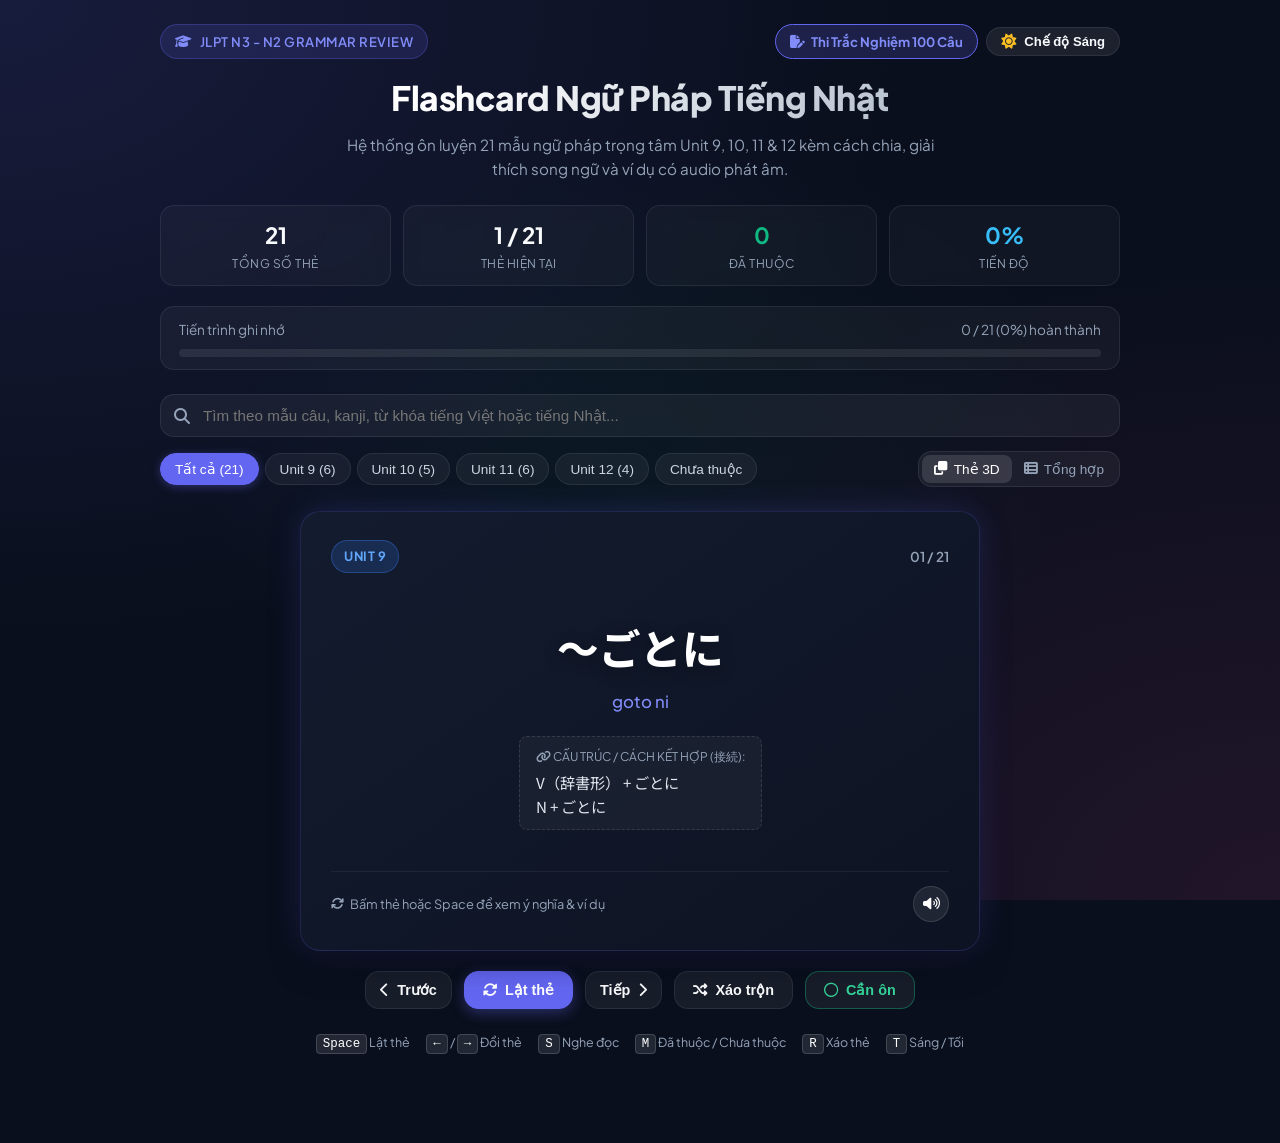
==== index.html @ 09f5c862 "Initial commit: JLPT Grammar Flashcards and Quiz App with 5 sets" ====
<!DOCTYPE html>
<html lang="vi">
<head>
  <meta charset="UTF-8">
  <meta name="viewport" content="width=device-width, initial-scale=1.0">
  <title>Flashcard Ôn Tập Ngữ Pháp Tiếng Nhật (Unit 9 - 12)</title>
  <meta name="description" content="Ứng dụng Flashcard tương tác ôn tập 21 mẫu ngữ pháp tiếng Nhật Unit 9, 10, 11, 12 với giải thích chi tiết, cách chia và ví dụ thực tế.">
  
  <!-- Google Fonts -->
  <link rel="preconnect" href="https://fonts.googleapis.com">
  <link rel="preconnect" href="https://fonts.gstatic.com" crossorigin>
  <link href="https://fonts.googleapis.com/css2?family=Noto+Sans+JP:wght@400;500;700&family=Plus+Jakarta+Sans:wght@400;500;600;700;800&display=swap" rel="stylesheet">
  
  <!-- FontAwesome Icons -->
  <link rel="stylesheet" href="https://cdnjs.cloudflare.com/ajax/libs/font-awesome/6.5.1/css/all.min.css">
  
  <link rel="stylesheet" href="style.css?v=2">
</head>
<body>
  <div class="app-container">
    <!-- Header -->
    <header class="app-header">
      <div class="header-top-row">
        <div class="header-badge">
          <i class="fa-solid fa-graduation-cap"></i> JLPT N3 - N2 GRAMMAR REVIEW
        </div>
        <div style="display: flex; gap: 8px; align-items: center;">
          <a href="quiz.html" class="quiz-nav-btn" title="Luyện thi trắc nghiệm 100 câu" style="text-decoration: none; display: inline-flex; align-items: center; gap: 6px; background: rgba(99, 102, 241, 0.2); border: 1px solid var(--primary); color: var(--primary-light); padding: 6px 14px; border-radius: 999px; font-size: 0.82rem; font-weight: 700; transition: all 0.2s ease;">
            <i class="fa-solid fa-file-pen"></i> Thi Trắc Nghiệm 100 Câu
          </a>
          <button class="theme-toggle-btn" id="theme-toggle-btn" title="Chuyển đổi Chế độ Sáng / Tối" aria-label="Chuyển đổi giao diện Sáng / Tối">
            <i class="fa-solid fa-sun" id="theme-icon"></i>
            <span id="theme-text">Chế độ Sáng</span>
          </button>
        </div>
      </div>
      <h1 class="app-title">Flashcard Ngữ Pháp Tiếng Nhật</h1>
      <p class="app-subtitle">Hệ thống ôn luyện 21 mẫu ngữ pháp trọng tâm Unit 9, 10, 11 & 12 kèm cách chia, giải thích song ngữ và ví dụ có audio phát âm.</p>
    </header>

    <!-- Thống kê & Tiến độ học -->
    <section class="stats-bar" aria-label="Thống kê học tập">
      <div class="stat-card">
        <div class="stat-value" id="stat-total">21</div>
        <div class="stat-label">Tổng số thẻ</div>
      </div>
      <div class="stat-card">
        <div class="stat-value" id="stat-current">1 / 21</div>
        <div class="stat-label">Thẻ hiện tại</div>
      </div>
      <div class="stat-card">
        <div class="stat-value" id="stat-mastered" style="color: var(--success);">0</div>
        <div class="stat-label">Đã thuộc</div>
      </div>
      <div class="stat-card">
        <div class="stat-value" id="stat-percent" style="color: var(--accent);">0%</div>
        <div class="stat-label">Tiến độ</div>
      </div>
    </section>

    <!-- Thanh tiến độ -->
    <div class="progress-wrapper">
      <div class="progress-header">
        <span>Tiến trình ghi nhớ</span>
        <span id="progress-text">0% hoàn thành</span>
      </div>
      <div class="progress-track">
        <div class="progress-fill" id="progress-bar"></div>
      </div>
    </div>

    <!-- Bảng điều khiển bộ lọc & Tìm kiếm -->
    <div class="controls-panel">
      <div class="search-box">
        <i class="fa-solid fa-magnifying-glass search-icon"></i>
        <input type="text" id="search-input" placeholder="Tìm theo mẫu câu, kanji, từ khóa tiếng Việt hoặc tiếng Nhật..." autocomplete="off">
      </div>

      <div class="filters-row">
        <div class="unit-filters" id="unit-filters">
          <button class="filter-btn active" data-unit="all">Tất cả (21)</button>
          <button class="filter-btn" data-unit="Unit 9">Unit 9 (6)</button>
          <button class="filter-btn" data-unit="Unit 10">Unit 10 (5)</button>
          <button class="filter-btn" data-unit="Unit 11">Unit 11 (6)</button>
          <button class="filter-btn" data-unit="Unit 12">Unit 12 (4)</button>
          <button class="filter-btn" data-unit="unmastered" title="Chỉ hiển thị các thẻ chưa thuộc">Chưa thuộc</button>
        </div>

        <div class="view-mode-toggle">
          <button class="view-btn active" id="btn-mode-card">
            <i class="fa-solid fa-clone"></i> Thẻ 3D
          </button>
          <button class="view-btn" id="btn-mode-table">
            <i class="fa-solid fa-table-list"></i> Tổng hợp
          </button>
        </div>
      </div>
    </div>

    <!-- KHÔNG GIAN THẺ FLASHCARD 3D -->
    <main class="flashcard-arena" id="flashcard-arena">
      <div class="card-scene">
        <div class="card-container" id="card-element" tabindex="0" role="button" aria-label="Nhấn để lật thẻ">
          <!-- Mặt trước -->
          <div class="card-face card-front">
            <div class="card-front-top">
              <span class="unit-badge u9" id="front-unit-badge">Unit 9</span>
              <span class="card-index" id="front-card-index">01 / 21</span>
            </div>

            <div class="card-front-center">
              <h2 class="grammar-pattern japanese-text" id="front-pattern">〜ごとに</h2>
              <div class="grammar-romaji" id="front-romaji">goto ni</div>
              <div class="front-connection-box">
                <div class="connection-title"><i class="fa-solid fa-link"></i> Cấu trúc / Cách kết hợp (接続):</div>
                <div class="connection-formula japanese-text" id="front-connection">V（辞書形） + ごとに<br>N + ごとに</div>
              </div>
            </div>

            <div class="card-front-bottom">
              <span class="flip-hint">
                <i class="fa-solid fa-arrows-rotate"></i> Bấm thẻ hoặc Space để xem ý nghĩa & ví dụ
              </span>
              <button class="card-audio-btn" id="front-speak-btn" title="Nghe phát âm mẫu câu">
                <i class="fa-solid fa-volume-high"></i>
              </button>
            </div>
          </div>

          <!-- Mặt sau -->
          <div class="card-face card-back">
            <div class="card-back-header">
              <div>
                <span class="unit-badge u9" id="back-unit-badge">Unit 9</span>
                <span class="back-pattern-title japanese-text" id="back-pattern">〜ごとに</span>
              </div>
              <button class="card-audio-btn" id="back-speak-btn" title="Nghe phát âm">
                <i class="fa-solid fa-volume-high"></i>
              </button>
            </div>

            <div class="back-content-grid">
              <!-- Ý nghĩa tiếng Việt -->
              <div class="section-block">
                <div class="section-label">
                  <i class="fa-solid fa-language"></i> Ý nghĩa & Cách dùng (Tiếng Việt)
                </div>
                <div class="section-text" id="back-meaning-vi">
                  Cứ... lại... / Từng... một
                </div>
              </div>

              <!-- Định nghĩa tiếng Nhật -->
              <div class="section-block">
                <div class="section-label">
                  <i class="fa-solid fa-book-open"></i> 意味 / Cách dùng (Tiếng Nhật)
                </div>
                <div class="section-text japanese-text" id="back-meaning-ja">
                  〜たびに / 〜単位で / 〜周期で
                </div>
              </div>

              <!-- Ví dụ thực tế -->
              <div class="section-block">
                <div class="section-label">
                  <i class="fa-solid fa-quote-left"></i> 例文 (Ví dụ minh họa kèm dịch nghĩa)
                </div>
                <div class="examples-list" id="back-examples-list">
                  <!-- Render động từ JS -->
                </div>
              </div>
            </div>
          </div>
        </div>
      </div>

      <!-- Thanh điều hướng và hành động thẻ -->
      <div class="arena-actions">
        <button class="action-btn btn-nav" id="btn-prev" title="Thẻ trước (Mũi tên trái)">
          <i class="fa-solid fa-chevron-left"></i> Trước
        </button>
        <button class="action-btn btn-primary" id="btn-flip" title="Lật thẻ (Space)">
          <i class="fa-solid fa-rotate"></i> Lật thẻ
        </button>
        <button class="action-btn btn-nav" id="btn-next" title="Thẻ kế tiếp (Mũi tên phải)">
          Tiếp <i class="fa-solid fa-chevron-right"></i>
        </button>
        <button class="action-btn" id="btn-shuffle" title="Xáo trộn thứ tự thẻ">
          <i class="fa-solid fa-shuffle"></i> Xáo trộn
        </button>
        <button class="action-btn btn-mastered" id="btn-toggle-mastered" title="Đánh dấu đã thuộc (M)">
          <i class="fa-regular fa-circle-check"></i> <span id="mastered-btn-text">Đã thuộc</span>
        </button>
      </div>

      <!-- Phím tắt hướng dẫn -->
      <div class="keyboard-hints">
        <span><kbd class="kbd">Space</kbd> Lật thẻ</span>
        <span><kbd class="kbd">←</kbd> / <kbd class="kbd">→</kbd> Đổi thẻ</span>
        <span><kbd class="kbd">S</kbd> Nghe đọc</span>
        <span><kbd class="kbd">M</kbd> Đã thuộc / Chưa thuộc</span>
        <span><kbd class="kbd">R</kbd> Xáo thẻ</span>
        <span><kbd class="kbd">T</kbd> Sáng / Tối</span>
      </div>
    </main>

    <!-- CHẾ ĐỘ XEM BẢNG TỔNG HỢP / GRID DANH SÁCH -->
    <section class="table-view-container" id="table-view-container">
      <!-- Render động từ app.js -->
    </section>

    <!-- Trạng thái trống khi tìm kiếm không ra -->
    <div class="empty-state" id="empty-state" style="display: none;">
      <div class="empty-state-icon"><i class="fa-regular fa-folder-open"></i></div>
      <h3>Không tìm thấy mẫu ngữ pháp nào phù hợp</h3>
      <p>Thử tìm với từ khóa khác hoặc chuyển sang danh mục Unit khác.</p>
    </div>
  </div>

  <!-- Thông báo Toast -->
  <div class="toast" id="toast"></div>

  <!-- Scripts -->
  <script src="data.js"></script>
  <script src="app.js"></script>
</body>
</html>
---- style.css ----
/* ==========================================================================
   CSS Cho Flashcard Ôn Tập Ngữ Pháp Tiếng Nhật Unit 9 - 12
   Phong cách hiện đại, tối ưu hiệu ứng 3D Flip và trải nghiệm học tập
   ========================================================================== */

:root {
  --bg-primary: #0a0f1d;
  --bg-secondary: #111827;
  --bg-card: rgba(17, 24, 39, 0.85);
  --bg-card-back: rgba(15, 23, 42, 0.95);
  --border-color: rgba(255, 255, 255, 0.08);
  --border-glow: rgba(99, 102, 241, 0.25);
  
  --text-main: #f8fafc;
  --text-muted: #94a3b8;
  --text-sub: #cbd5e1;
  
  --primary: #6366f1;
  --primary-light: #818cf8;
  --primary-dark: #4f46e5;
  --accent: #38bdf8;
  
  --success: #10b981;
  --warning: #f59e0b;
  --danger: #ef4444;
  
  /* Unit Colors */
  --u9-color: #3b82f6;
  --u10-color: #10b981;
  --u11-color: #f59e0b;
  --u12-color: #ec4899;

  --shadow-sm: 0 4px 6px -1px rgba(0, 0, 0, 0.2);
  --shadow-md: 0 10px 25px -5px rgba(0, 0, 0, 0.35);
  --shadow-glow: 0 0 35px -5px rgba(99, 102, 241, 0.3);
  
  --radius-sm: 8px;
  --radius-md: 14px;
  --radius-lg: 20px;
}

* {
  margin: 0;
  padding: 0;
  box-sizing: border-box;
}

body {
  font-family: 'Plus Jakarta Sans', -apple-system, BlinkMacSystemFont, 'Segoe UI', Roboto, sans-serif;
  background-color: var(--bg-primary);
  background-image: 
    radial-gradient(at 0% 0%, rgba(99, 102, 241, 0.15) 0px, transparent 50%),
    radial-gradient(at 100% 100%, rgba(236, 72, 153, 0.1) 0px, transparent 50%),
    radial-gradient(at 50% 50%, rgba(16, 185, 129, 0.05) 0px, transparent 50%);
  background-attachment: fixed;
  color: var(--text-main);
  min-height: 100vh;
  line-height: 1.6;
  padding: 24px 16px 60px;
  transition: background-color 0.3s ease, color 0.3s ease;
}

.japanese-text {
  font-family: 'Noto Sans JP', 'Hiragino Kaku Gothic ProN', 'Yu Gothic', sans-serif;
}

/* App Container */
.app-container {
  max-width: 960px;
  margin: 0 auto;
}

/* Header */
.app-header {
  text-align: center;
  margin-bottom: 24px;
}

.header-top-row {
  display: flex;
  align-items: center;
  justify-content: space-between;
  margin-bottom: 12px;
}

.theme-toggle-btn {
  background: rgba(255, 255, 255, 0.08);
  border: 1px solid var(--border-color);
  color: var(--text-main);
  padding: 6px 14px;
  border-radius: 999px;
  font-size: 0.82rem;
  font-weight: 600;
  cursor: pointer;
  display: inline-flex;
  align-items: center;
  gap: 8px;
  transition: all 0.25s ease;
}

.theme-toggle-btn:hover {
  background: rgba(255, 255, 255, 0.15);
  transform: translateY(-1px);
  border-color: var(--primary-light);
}

.quiz-nav-btn:hover {
  background: var(--primary) !important;
  color: #ffffff !important;
  transform: translateY(-1px);
  box-shadow: 0 4px 12px rgba(99, 102, 241, 0.35);
}

.theme-toggle-btn i {
  color: #fbbf24;
  font-size: 0.95rem;
}

.header-badge {
  display: inline-flex;
  align-items: center;
  gap: 8px;
  background: rgba(99, 102, 241, 0.15);
  border: 1px solid rgba(99, 102, 241, 0.3);
  padding: 6px 14px;
  border-radius: 999px;
  font-size: 0.82rem;
  font-weight: 600;
  color: var(--primary-light);
  letter-spacing: 0.5px;
}

.app-title {
  font-size: 2.1rem;
  font-weight: 800;
  letter-spacing: -0.5px;
  background: linear-gradient(135deg, #ffffff 30%, #94a3b8 100%);
  -webkit-background-clip: text;
  -webkit-text-fill-color: transparent;
  margin-bottom: 8px;
}

.app-subtitle {
  color: var(--text-muted);
  font-size: 0.95rem;
  max-width: 600px;
  margin: 0 auto;
}

/* Stats & Progress Bar */
.stats-bar {
  display: grid;
  grid-template-columns: repeat(auto-fit, minmax(130px, 1fr));
  gap: 12px;
  margin-bottom: 20px;
}

.stat-card {
  background: rgba(255, 255, 255, 0.03);
  border: 1px solid var(--border-color);
  padding: 12px 16px;
  border-radius: var(--radius-md);
  backdrop-filter: blur(8px);
  text-align: center;
  transition: transform 0.2s ease, border-color 0.2s ease;
}

.stat-card:hover {
  border-color: rgba(255, 255, 255, 0.15);
  transform: translateY(-2px);
}

.stat-value {
  font-size: 1.4rem;
  font-weight: 700;
  color: var(--text-main);
}

.stat-label {
  font-size: 0.75rem;
  text-transform: uppercase;
  color: var(--text-muted);
  letter-spacing: 0.5px;
}

.progress-wrapper {
  background: rgba(255, 255, 255, 0.04);
  border: 1px solid var(--border-color);
  border-radius: var(--radius-md);
  padding: 12px 18px;
  margin-bottom: 24px;
}

.progress-header {
  display: flex;
  justify-content: space-between;
  font-size: 0.85rem;
  color: var(--text-muted);
  margin-bottom: 8px;
}

.progress-track {
  height: 8px;
  background: rgba(255, 255, 255, 0.08);
  border-radius: 999px;
  overflow: hidden;
}

.progress-fill {
  height: 100%;
  width: 0%;
  background: linear-gradient(90deg, var(--primary), var(--accent));
  border-radius: 999px;
  transition: width 0.4s ease;
}

/* Control Row: Search & Filters */
.controls-panel {
  display: flex;
  flex-direction: column;
  gap: 14px;
  margin-bottom: 24px;
}

.search-box {
  position: relative;
  width: 100%;
}

.search-box input {
  width: 100%;
  padding: 12px 16px 12px 42px;
  background: rgba(255, 255, 255, 0.05);
  border: 1px solid var(--border-color);
  border-radius: var(--radius-md);
  color: var(--text-main);
  font-size: 0.95rem;
  outline: none;
  transition: all 0.2s ease;
}

.search-box input:focus {
  border-color: var(--primary-light);
  background: rgba(255, 255, 255, 0.08);
  box-shadow: 0 0 0 3px rgba(99, 102, 241, 0.2);
}

.search-box .search-icon {
  position: absolute;
  left: 14px;
  top: 50%;
  transform: translateY(-50%);
  color: var(--text-muted);
  pointer-events: none;
}

.filters-row {
  display: flex;
  flex-wrap: wrap;
  align-items: center;
  justify-content: space-between;
  gap: 10px;
}

.unit-filters {
  display: flex;
  flex-wrap: wrap;
  gap: 6px;
}

.filter-btn {
  background: rgba(255, 255, 255, 0.05);
  border: 1px solid var(--border-color);
  color: var(--text-sub);
  padding: 7px 14px;
  border-radius: 999px;
  font-size: 0.85rem;
  font-weight: 500;
  cursor: pointer;
  transition: all 0.2s ease;
}

.filter-btn:hover {
  background: rgba(255, 255, 255, 0.1);
  color: #fff;
}

.filter-btn.active {
  background: var(--primary);
  border-color: var(--primary);
  color: #fff;
  box-shadow: 0 2px 10px rgba(99, 102, 241, 0.35);
}

.view-mode-toggle {
  display: flex;
  background: rgba(255, 255, 255, 0.05);
  border: 1px solid var(--border-color);
  border-radius: var(--radius-md);
  padding: 3px;
}

.view-btn {
  background: transparent;
  border: none;
  color: var(--text-muted);
  padding: 6px 12px;
  border-radius: 8px;
  font-size: 0.85rem;
  font-weight: 500;
  cursor: pointer;
  display: inline-flex;
  align-items: center;
  gap: 6px;
  transition: all 0.2s ease;
}

.view-btn.active {
  background: rgba(255, 255, 255, 0.12);
  color: #fff;
}

/* Flashcard Arena */
.flashcard-arena {
  display: flex;
  flex-direction: column;
  align-items: center;
  gap: 20px;
  margin-bottom: 30px;
}

.card-scene {
  width: 100%;
  max-width: 680px;
  min-height: 440px;
  perspective: 1400px;
}

.card-container {
  width: 100%;
  min-height: 440px;
  position: relative;
  transform-style: preserve-3d;
  transition: transform 0.65s cubic-bezier(0.4, 0.2, 0.2, 1);
  cursor: pointer;
}

.card-container.is-flipped {
  transform: rotateY(180deg);
}

.card-face {
  position: absolute;
  top: 0;
  left: 0;
  width: 100%;
  min-height: 100%;
  backface-visibility: hidden;
  -webkit-backface-visibility: hidden;
  border-radius: var(--radius-lg);
  border: 1px solid var(--border-color);
  padding: 28px 30px;
  box-shadow: var(--shadow-md);
  display: flex;
  flex-direction: column;
  justify-content: space-between;
}

/* Card Front */
.card-front {
  background: linear-gradient(145deg, #131b2e 0%, #0d1322 100%);
  border-color: rgba(99, 102, 241, 0.2);
  box-shadow: 0 16px 36px -10px rgba(0, 0, 0, 0.5), var(--shadow-glow);
}

.card-front-top {
  display: flex;
  justify-content: space-between;
  align-items: center;
}

.unit-badge {
  display: inline-flex;
  align-items: center;
  gap: 6px;
  padding: 5px 12px;
  border-radius: 999px;
  font-size: 0.8rem;
  font-weight: 700;
  text-transform: uppercase;
  letter-spacing: 0.5px;
}

.unit-badge.u9 { background: rgba(59, 130, 246, 0.18); color: #60a5fa; border: 1px solid rgba(59, 130, 246, 0.35); }
.unit-badge.u10 { background: rgba(16, 185, 129, 0.18); color: #34d399; border: 1px solid rgba(16, 185, 129, 0.35); }
.unit-badge.u11 { background: rgba(245, 158, 11, 0.18); color: #fbbf24; border: 1px solid rgba(245, 158, 11, 0.35); }
.unit-badge.u12 { background: rgba(236, 72, 153, 0.18); color: #f472b6; border: 1px solid rgba(236, 72, 153, 0.35); }

.card-index {
  font-size: 0.85rem;
  font-weight: 600;
  color: var(--text-muted);
}

.card-front-center {
  text-align: center;
  margin: 30px 0;
}

.grammar-pattern {
  font-size: 2.6rem;
  font-weight: 800;
  color: #fff;
  letter-spacing: -0.5px;
  margin-bottom: 8px;
  text-shadow: 0 4px 16px rgba(0,0,0,0.4);
}

.grammar-romaji {
  font-size: 1.05rem;
  color: var(--primary-light);
  font-weight: 500;
  margin-bottom: 20px;
}

.front-connection-box {
  background: rgba(255, 255, 255, 0.04);
  border: 1px dashed rgba(255, 255, 255, 0.12);
  border-radius: var(--radius-sm);
  padding: 10px 16px;
  display: inline-block;
  max-width: 90%;
  text-align: left;
}

.connection-title {
  font-size: 0.75rem;
  color: var(--text-muted);
  text-transform: uppercase;
  margin-bottom: 4px;
}

.connection-formula {
  font-size: 0.95rem;
  color: #e2e8f0;
  white-space: pre-line;
}

.card-front-bottom {
  display: flex;
  justify-content: space-between;
  align-items: center;
  border-top: 1px solid rgba(255, 255, 255, 0.06);
  padding-top: 14px;
}

.flip-hint {
  font-size: 0.8rem;
  color: var(--text-muted);
  display: inline-flex;
  align-items: center;
  gap: 6px;
}

.card-audio-btn {
  background: rgba(255, 255, 255, 0.08);
  border: 1px solid rgba(255, 255, 255, 0.12);
  color: #fff;
  width: 36px;
  height: 36px;
  border-radius: 50%;
  display: inline-flex;
  align-items: center;
  justify-content: center;
  cursor: pointer;
  transition: all 0.2s ease;
}

.card-audio-btn:hover {
  background: var(--primary);
  transform: scale(1.08);
}

/* Card Back */
.card-back {
  background: linear-gradient(145deg, #0d1527 0%, #080d19 100%);
  border-color: rgba(99, 102, 241, 0.25);
  transform: rotateY(180deg);
  overflow-y: auto;
  max-height: 520px;
}

.card-back::-webkit-scrollbar {
  width: 6px;
}
.card-back::-webkit-scrollbar-thumb {
  background: rgba(255, 255, 255, 0.15);
  border-radius: 999px;
}

.card-back-header {
  display: flex;
  justify-content: space-between;
  align-items: center;
  margin-bottom: 18px;
  padding-bottom: 12px;
  border-bottom: 1px solid rgba(255, 255, 255, 0.08);
}

.back-pattern-title {
  font-size: 1.45rem;
  font-weight: 700;
  color: #fff;
}

.back-content-grid {
  display: flex;
  flex-direction: column;
  gap: 16px;
  margin-bottom: 16px;
}

.section-block {
  background: rgba(255, 255, 255, 0.025);
  border: 1px solid rgba(255, 255, 255, 0.06);
  border-radius: var(--radius-md);
  padding: 12px 16px;
}

.section-label {
  font-size: 0.78rem;
  font-weight: 700;
  text-transform: uppercase;
  color: var(--accent);
  letter-spacing: 0.5px;
  margin-bottom: 6px;
  display: flex;
  align-items: center;
  gap: 6px;
}

.section-text {
  font-size: 0.92rem;
  color: #e2e8f0;
  white-space: pre-line;
  line-height: 1.55;
}

.examples-list {
  display: flex;
  flex-direction: column;
  gap: 10px;
}

.example-item {
  background: rgba(255, 255, 255, 0.02);
  border-left: 3px solid var(--primary-light);
  padding: 8px 12px;
  border-radius: 0 var(--radius-sm) var(--radius-sm) 0;
  position: relative;
}

.example-ja {
  font-size: 0.95rem;
  font-weight: 500;
  color: #fff;
  margin-bottom: 4px;
  padding-right: 28px;
}

.example-vi {
  font-size: 0.87rem;
  color: var(--text-muted);
}

.example-audio-btn {
  position: absolute;
  top: 8px;
  right: 8px;
  background: transparent;
  border: none;
  color: var(--text-muted);
  cursor: pointer;
  padding: 4px;
  border-radius: 4px;
  transition: color 0.2s ease;
}

.example-audio-btn:hover {
  color: var(--accent);
}

/* Card Actions / Navigation */
.arena-actions {
  display: flex;
  align-items: center;
  justify-content: center;
  gap: 12px;
  width: 100%;
  max-width: 680px;
}

.action-btn {
  background: rgba(255, 255, 255, 0.06);
  border: 1px solid var(--border-color);
  color: var(--text-main);
  padding: 10px 18px;
  border-radius: var(--radius-md);
  font-size: 0.9rem;
  font-weight: 600;
  cursor: pointer;
  display: inline-flex;
  align-items: center;
  gap: 8px;
  transition: all 0.2s ease;
}

.action-btn:hover {
  background: rgba(255, 255, 255, 0.12);
  transform: translateY(-2px);
}

.action-btn.btn-primary {
  background: var(--primary);
  border-color: var(--primary);
  color: #fff;
  box-shadow: 0 4px 14px rgba(99, 102, 241, 0.35);
}

.action-btn.btn-primary:hover {
  background: var(--primary-light);
}

.action-btn.btn-mastered {
  border-color: rgba(16, 185, 129, 0.4);
  color: #34d399;
}

.action-btn.btn-mastered.is-active {
  background: var(--success);
  color: #fff;
}

.action-btn.btn-nav {
  padding: 10px 14px;
}

/* Keyboard Hints */
.keyboard-hints {
  display: flex;
  flex-wrap: wrap;
  justify-content: center;
  gap: 16px;
  font-size: 0.78rem;
  color: var(--text-muted);
  margin-top: 4px;
}

.kbd {
  background: rgba(255, 255, 255, 0.1);
  border: 1px solid rgba(255, 255, 255, 0.15);
  padding: 2px 6px;
  border-radius: 4px;
  font-family: monospace;
  color: #fff;
}

/* Table / Reference Grid View */
.table-view-container {
  display: none;
  grid-template-columns: repeat(auto-fill, minmax(320px, 1fr));
  gap: 16px;
  margin-bottom: 30px;
}

.table-view-container.active {
  display: grid;
}

.ref-card {
  background: var(--bg-card);
  border: 1px solid var(--border-color);
  border-radius: var(--radius-md);
  padding: 18px 20px;
  backdrop-filter: blur(10px);
  display: flex;
  flex-direction: column;
  gap: 12px;
  transition: transform 0.2s ease, border-color 0.2s ease;
}

.ref-card:hover {
  transform: translateY(-3px);
  border-color: rgba(99, 102, 241, 0.3);
}

.ref-header {
  display: flex;
  justify-content: space-between;
  align-items: center;
}

.ref-pattern {
  font-size: 1.3rem;
  font-weight: 700;
  color: #fff;
}

.ref-romaji {
  font-size: 0.8rem;
  color: var(--primary-light);
}

.ref-connection {
  font-size: 0.82rem;
  color: var(--text-sub);
  background: rgba(255, 255, 255, 0.03);
  padding: 6px 10px;
  border-radius: 6px;
  white-space: pre-line;
}

.ref-meaning {
  font-size: 0.88rem;
  color: #e2e8f0;
  white-space: pre-line;
}

.ref-examples-title {
  font-size: 0.75rem;
  font-weight: 700;
  text-transform: uppercase;
  color: var(--accent);
  margin-top: 4px;
}

.ref-example-item {
  font-size: 0.82rem;
  border-left: 2px solid var(--primary);
  padding-left: 8px;
  margin-bottom: 6px;
}

.ref-example-ja {
  color: #f1f5f9;
  font-weight: 500;
}

.ref-example-vi {
  color: var(--text-muted);
}

/* Empty State */
.empty-state {
  text-align: center;
  padding: 60px 20px;
  color: var(--text-muted);
}

.empty-state-icon {
  font-size: 3rem;
  margin-bottom: 12px;
  opacity: 0.6;
}

/* Toast Notification */
.toast {
  position: fixed;
  bottom: 24px;
  right: 24px;
  background: #1e293b;
  border: 1px solid rgba(255, 255, 255, 0.1);
  color: #fff;
  padding: 10px 18px;
  border-radius: var(--radius-md);
  font-size: 0.88rem;
  box-shadow: var(--shadow-md);
  transform: translateY(100px);
  opacity: 0;
  transition: all 0.3s ease;
  z-index: 1000;
}

.toast.show {
  transform: translateY(0);
  opacity: 1;
}

/* Responsive adjustments */
@media (max-width: 640px) {
  body {
    padding: 16px 10px 40px;
  }
  
  .app-title {
    font-size: 1.6rem;
  }
  
  .card-scene {
    min-height: 480px;
  }
  
  .card-container {
    min-height: 480px;
  }
  
  .grammar-pattern {
    font-size: 2rem;
  }
  
  .card-face {
    padding: 20px 18px;
  }
  
  .arena-actions {
    flex-wrap: wrap;
  }
  
  .keyboard-hints {
    display: none;
  }
}

/* ==========================================================================
   CHẾ ĐỘ SÁNG (LIGHT MODE)
   ========================================================================== */
[data-theme="light"] {
  --bg-primary: #f8fafc;
  --bg-secondary: #ffffff;
  --bg-card: rgba(255, 255, 255, 0.95);
  --bg-card-back: rgba(255, 255, 255, 0.98);
  --border-color: rgba(15, 23, 42, 0.1);
  --border-glow: rgba(99, 102, 241, 0.15);
  
  --text-main: #0f172a;
  --text-muted: #64748b;
  --text-sub: #334155;
  
  --shadow-sm: 0 4px 6px -1px rgba(0, 0, 0, 0.05);
  --shadow-md: 0 10px 25px -5px rgba(0, 0, 0, 0.08);
  --shadow-glow: 0 0 35px -5px rgba(99, 102, 241, 0.18);
}

[data-theme="light"] body {
  background-color: #f1f5f9;
  background-image: 
    radial-gradient(at 0% 0%, rgba(99, 102, 241, 0.09) 0px, transparent 50%),
    radial-gradient(at 100% 100%, rgba(236, 72, 153, 0.07) 0px, transparent 50%),
    radial-gradient(at 50% 50%, rgba(16, 185, 129, 0.05) 0px, transparent 50%);
  color: #0f172a;
}

[data-theme="light"] .app-title {
  background: linear-gradient(135deg, #0f172a 30%, #334155 100%);
  -webkit-background-clip: text;
  -webkit-text-fill-color: transparent;
}

[data-theme="light"] .theme-toggle-btn {
  background: #ffffff;
  border-color: rgba(15, 23, 42, 0.14);
  box-shadow: 0 2px 6px rgba(0, 0, 0, 0.04);
}

[data-theme="light"] .theme-toggle-btn i {
  color: #4f46e5;
}

[data-theme="light"] .stat-card,
[data-theme="light"] .progress-wrapper {
  background: #ffffff;
  border-color: rgba(15, 23, 42, 0.08);
  box-shadow: 0 4px 14px rgba(0, 0, 0, 0.03);
}

[data-theme="light"] .search-box input {
  background: #ffffff;
  border-color: rgba(15, 23, 42, 0.14);
  color: #0f172a;
  box-shadow: 0 2px 6px rgba(0, 0, 0, 0.02);
}

[data-theme="light"] .card-front {
  background: linear-gradient(145deg, #ffffff 0%, #f8fafc 100%);
  border-color: rgba(99, 102, 241, 0.28);
  box-shadow: 0 20px 35px -10px rgba(99, 102, 241, 0.15), 0 8px 16px -6px rgba(0, 0, 0, 0.06);
}

[data-theme="light"] .grammar-pattern {
  color: #0f172a;
  text-shadow: none;
}

[data-theme="light"] .front-connection-box {
  background: #f1f5f9;
  border-color: rgba(15, 23, 42, 0.15);
}

[data-theme="light"] .connection-formula {
  color: #1e293b;
}

[data-theme="light"] .card-audio-btn {
  background: #e2e8f0;
  border-color: #cbd5e1;
  color: #1e293b;
}

[data-theme="light"] .card-audio-btn:hover {
  background: var(--primary);
  color: #ffffff;
}

[data-theme="light"] .card-back {
  background: linear-gradient(145deg, #ffffff 0%, #f8fafc 100%);
  border-color: rgba(99, 102, 241, 0.28);
  box-shadow: 0 20px 35px -10px rgba(99, 102, 241, 0.15), 0 8px 16px -6px rgba(0, 0, 0, 0.06);
}

[data-theme="light"] .card-back-header {
  border-bottom-color: rgba(15, 23, 42, 0.08);
}

[data-theme="light"] .back-pattern-title {
  color: #0f172a;
}

[data-theme="light"] .unit-badge.u9 { background: #eff6ff; color: #1d4ed8; border-color: #bfdbfe; }
[data-theme="light"] .unit-badge.u10 { background: #ecfdf5; color: #047857; border-color: #a7f3d0; }
[data-theme="light"] .unit-badge.u11 { background: #fffbeb; color: #b45309; border-color: #fde68a; }
[data-theme="light"] .unit-badge.u12 { background: #fdf2f8; color: #be185d; border-color: #fbcfe8; }

[data-theme="light"] .section-block {
  background: #f8fafc;
  border-color: rgba(15, 23, 42, 0.08);
}

[data-theme="light"] .section-text {
  color: #1e293b;
}

[data-theme="light"] .example-item {
  background: #f1f5f9;
}

[data-theme="light"] .example-ja {
  color: #0f172a;
}

[data-theme="light"] .example-vi {
  color: #475569;
}

[data-theme="light"] .action-btn {
  background: #ffffff;
  border-color: rgba(15, 23, 42, 0.14);
  color: #1e293b;
}

[data-theme="light"] .action-btn:hover {
  background: #f1f5f9;
}

[data-theme="light"] .action-btn.btn-primary,
[data-theme="light"] #btn-flip {
  background: var(--primary) !important;
  border-color: var(--primary) !important;
  color: #ffffff !important;
  box-shadow: 0 4px 14px rgba(99, 102, 241, 0.35);
}

[data-theme="light"] .action-btn.btn-primary:hover,
[data-theme="light"] #btn-flip:hover {
  background: var(--primary-light) !important;
  color: #ffffff !important;
}

[data-theme="light"] .action-btn.btn-mastered.is-active,
[data-theme="light"] #btn-toggle-mastered.is-active {
  background: var(--success) !important;
  border-color: var(--success) !important;
  color: #ffffff !important;
}

[data-theme="light"] .ref-card {
  background: #ffffff;
  border-color: rgba(15, 23, 42, 0.08);
  box-shadow: 0 4px 14px rgba(0, 0, 0, 0.04);
}

[data-theme="light"] .ref-pattern {
  color: #0f172a;
}

[data-theme="light"] .ref-connection {
  background: #f1f5f9;
  color: #334155;
}

[data-theme="light"] .ref-meaning {
  color: #1e293b;
}

[data-theme="light"] .ref-example-ja {
  color: #0f172a;
}

[data-theme="light"] .toast {
  background: #ffffff;
  color: #0f172a;
  border-color: rgba(15, 23, 42, 0.15);
  box-shadow: 0 10px 25px rgba(0, 0, 0, 0.12);
}

[data-theme="light"] .filter-btn {
  background: #ffffff;
  border-color: rgba(15, 23, 42, 0.14);
  color: #475569;
}

[data-theme="light"] .filter-btn:hover {
  background: #f1f5f9;
  color: #0f172a;
}

[data-theme="light"] .filter-btn.active {
  background: var(--primary);
  color: #ffffff;
}

[data-theme="light"] .view-mode-toggle {
  background: #ffffff;
  border-color: rgba(15, 23, 42, 0.14);
}

[data-theme="light"] .view-btn {
  color: #64748b;
}

[data-theme="light"] .view-btn.active {
  background: #f1f5f9;
  color: #0f172a;
}

[data-theme="light"] .kbd {
  background: #e2e8f0;
  border-color: #cbd5e1;
  color: #1e293b;
}
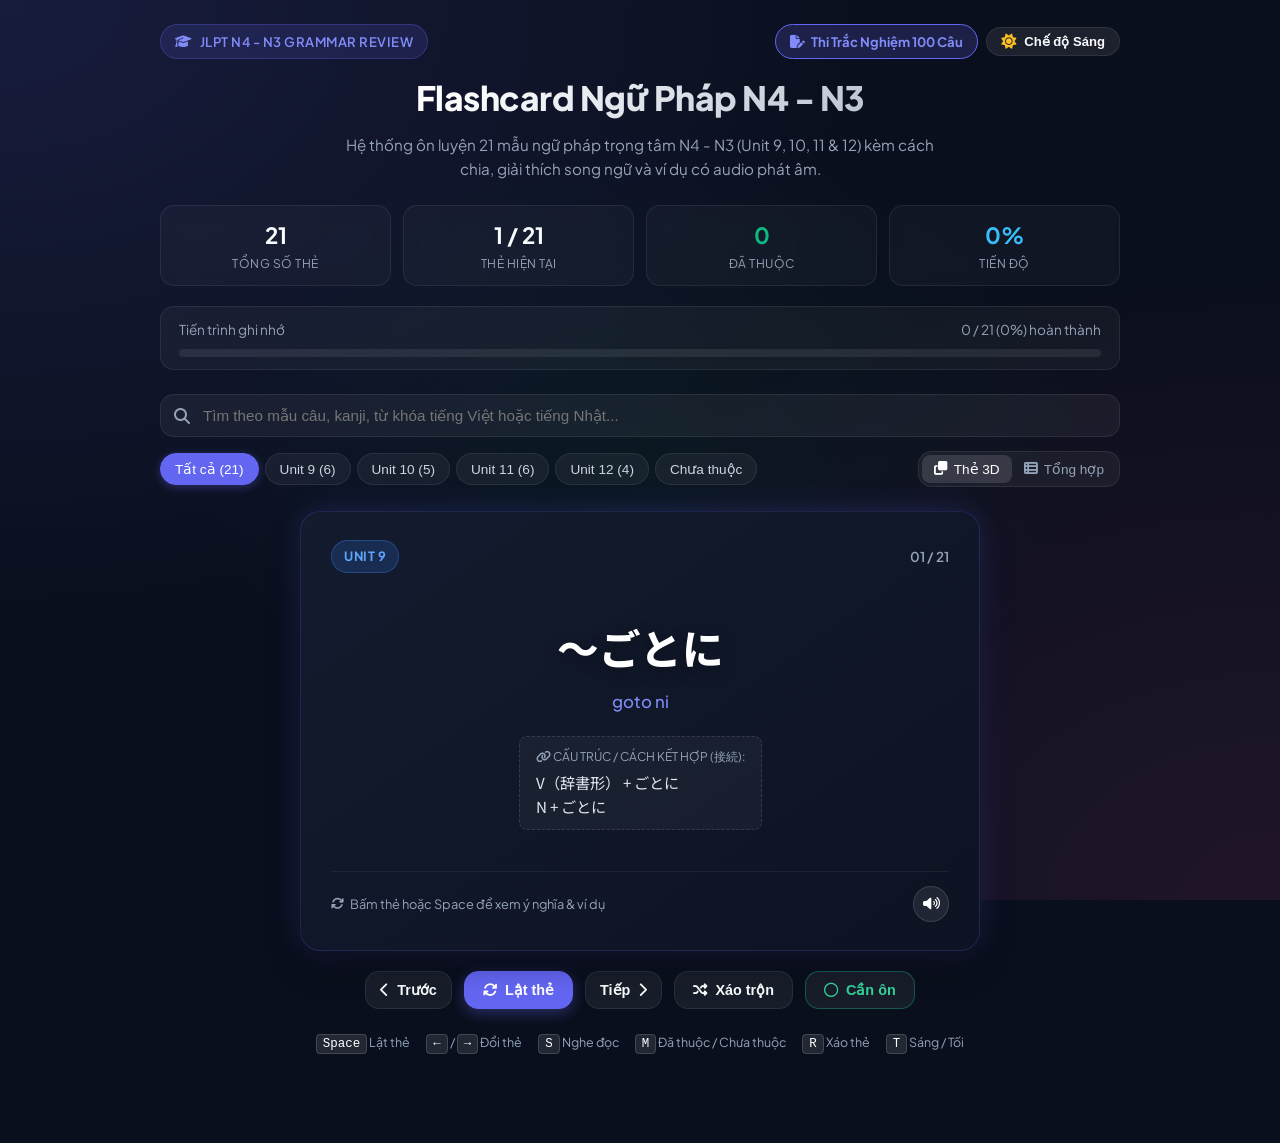
==== commit d68d28ef: "Update JLPT level designation to N4 - N3 across app and docs" ====
--- a/index.html
+++ b/index.html
@@ -3,8 +3,8 @@
 <head>
   <meta charset="UTF-8">
   <meta name="viewport" content="width=device-width, initial-scale=1.0">
-  <title>Flashcard Ôn Tập Ngữ Pháp Tiếng Nhật (Unit 9 - 12)</title>
-  <meta name="description" content="Ứng dụng Flashcard tương tác ôn tập 21 mẫu ngữ pháp tiếng Nhật Unit 9, 10, 11, 12 với giải thích chi tiết, cách chia và ví dụ thực tế.">
+  <title>Flashcard Ôn Tập Ngữ Pháp N4 - N3 (Unit 9 - 12)</title>
+  <meta name="description" content="Ứng dụng Flashcard tương tác ôn tập 21 mẫu ngữ pháp tiếng Nhật JLPT N4 - N3 (Unit 9, 10, 11, 12) với giải thích chi tiết, cách chia và ví dụ thực tế.">
   
   <!-- Google Fonts -->
   <link rel="preconnect" href="https://fonts.googleapis.com">
@@ -22,7 +22,7 @@
     <header class="app-header">
       <div class="header-top-row">
         <div class="header-badge">
-          <i class="fa-solid fa-graduation-cap"></i> JLPT N3 - N2 GRAMMAR REVIEW
+          <i class="fa-solid fa-graduation-cap"></i> JLPT N4 - N3 GRAMMAR REVIEW
         </div>
         <div style="display: flex; gap: 8px; align-items: center;">
           <a href="quiz.html" class="quiz-nav-btn" title="Luyện thi trắc nghiệm 100 câu" style="text-decoration: none; display: inline-flex; align-items: center; gap: 6px; background: rgba(99, 102, 241, 0.2); border: 1px solid var(--primary); color: var(--primary-light); padding: 6px 14px; border-radius: 999px; font-size: 0.82rem; font-weight: 700; transition: all 0.2s ease;">
@@ -34,8 +34,8 @@
           </button>
         </div>
       </div>
-      <h1 class="app-title">Flashcard Ngữ Pháp Tiếng Nhật</h1>
-      <p class="app-subtitle">Hệ thống ôn luyện 21 mẫu ngữ pháp trọng tâm Unit 9, 10, 11 & 12 kèm cách chia, giải thích song ngữ và ví dụ có audio phát âm.</p>
+      <h1 class="app-title">Flashcard Ngữ Pháp N4 - N3</h1>
+      <p class="app-subtitle">Hệ thống ôn luyện 21 mẫu ngữ pháp trọng tâm N4 - N3 (Unit 9, 10, 11 & 12) kèm cách chia, giải thích song ngữ và ví dụ có audio phát âm.</p>
     </header>
 
     <!-- Thống kê & Tiến độ học -->
